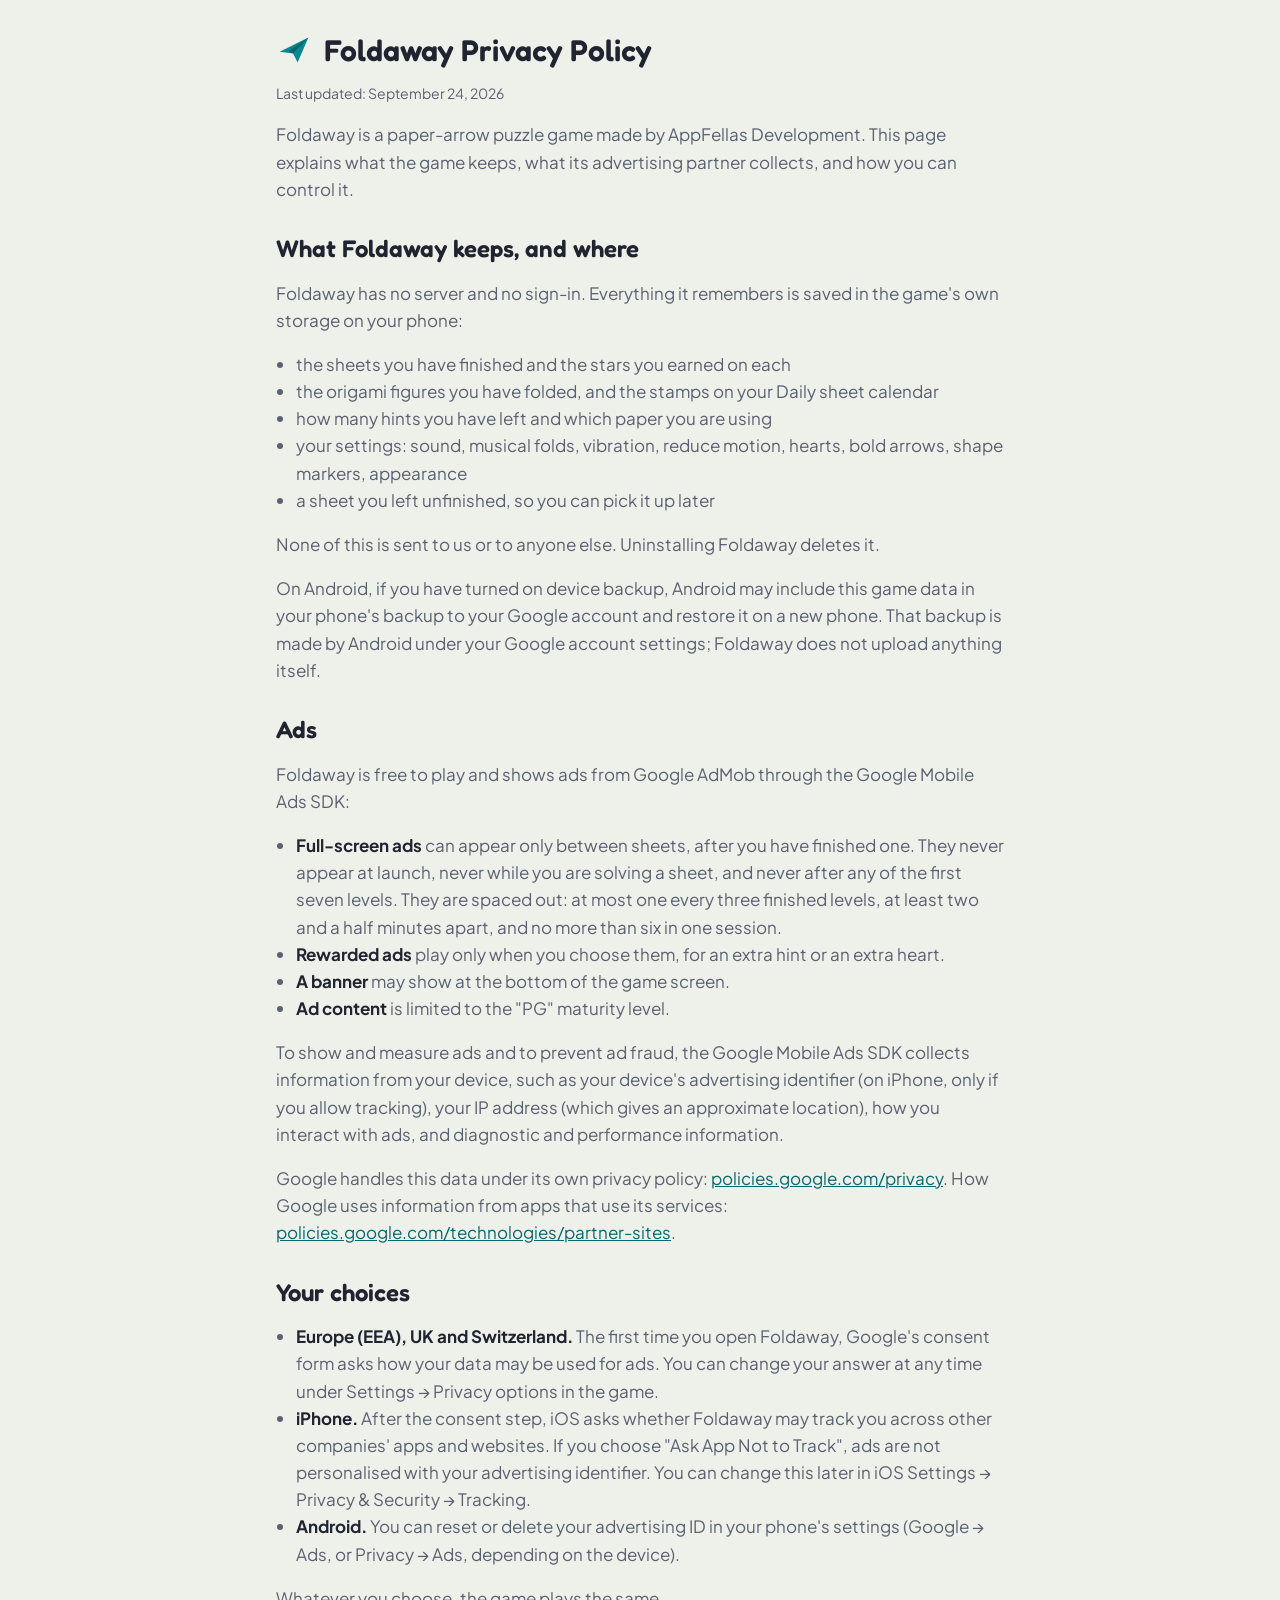
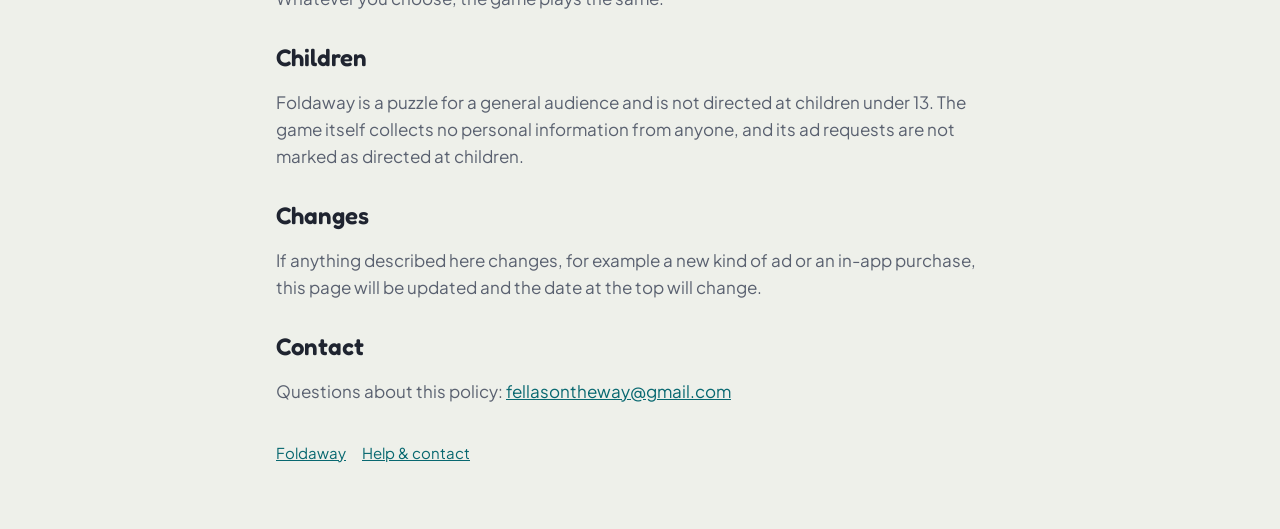
==== privacy.html @ 78c482e3 "Foldaway pages: home, privacy policy, help" ====
<!doctype html>
<html lang="en">
<head>
<meta charset="utf-8">
<meta name="viewport" content="width=device-width,initial-scale=1">
<title>Foldaway Privacy Policy</title>
<link rel="preconnect" href="https://fonts.googleapis.com">
<link rel="stylesheet" href="https://fonts.googleapis.com/css2?family=Fredoka:wght@600&family=Plus+Jakarta+Sans:wght@400;600&display=swap">
<link rel="stylesheet" href="style.css">
</head>
<body>
<!-- Source: docs/yasal/privacy-policy.md in the app repository. -->
<main>
  <header class="brand"><a href="index.html">
    <svg width="36" height="36" viewBox="0 0 40 40" aria-hidden="true"><path d="M4 22 L36 6 L24 34 L19 24 Z" fill="#0B8791"/><path d="M19 24 L36 6 L14 21 Z" fill="#086870"/></svg>
    <h1 style="font-size:30px">Foldaway Privacy Policy</h1>
  </a></header>
  <p class="updated">Last updated: September 24, 2026</p>
  <p>Foldaway is a paper-arrow puzzle game made by AppFellas Development. This page explains what the game keeps, what its advertising partner collects, and how you can control it.</p>

  <h2>What Foldaway keeps, and where</h2>
  <p>Foldaway has no server and no sign-in. Everything it remembers is saved in the game's own storage on your phone:</p>
  <ul>
    <li>the sheets you have finished and the stars you earned on each</li>
    <li>the origami figures you have folded, and the stamps on your Daily sheet calendar</li>
    <li>how many hints you have left and which paper you are using</li>
    <li>your settings: sound, musical folds, vibration, reduce motion, hearts, bold arrows, shape markers, appearance</li>
    <li>a sheet you left unfinished, so you can pick it up later</li>
  </ul>
  <p>None of this is sent to us or to anyone else. Uninstalling Foldaway deletes it.</p>
  <p>On Android, if you have turned on device backup, Android may include this game data in your phone's backup to your Google account and restore it on a new phone. That backup is made by Android under your Google account settings; Foldaway does not upload anything itself.</p>

  <h2>Ads</h2>
  <p>Foldaway is free to play and shows ads from Google AdMob through the Google Mobile Ads SDK:</p>
  <ul>
    <li><strong>Full-screen ads</strong> can appear only between sheets, after you have finished one. They never appear at launch, never while you are solving a sheet, and never after any of the first seven levels. They are spaced out: at most one every three finished levels, at least two and a half minutes apart, and no more than six in one session.</li>
    <li><strong>Rewarded ads</strong> play only when you choose them, for an extra hint or an extra heart.</li>
    <li><strong>A banner</strong> may show at the bottom of the game screen.</li>
    <li><strong>Ad content</strong> is limited to the "PG" maturity level.</li>
  </ul>
  <p>To show and measure ads and to prevent ad fraud, the Google Mobile Ads SDK collects information from your device, such as your device's advertising identifier (on iPhone, only if you allow tracking), your IP address (which gives an approximate location), how you interact with ads, and diagnostic and performance information.</p>
  <p>Google handles this data under its own privacy policy: <a href="https://policies.google.com/privacy">policies.google.com/privacy</a>. How Google uses information from apps that use its services: <a href="https://policies.google.com/technologies/partner-sites">policies.google.com/technologies/partner-sites</a>.</p>

  <h2>Your choices</h2>
  <ul>
    <li><strong>Europe (EEA), UK and Switzerland.</strong> The first time you open Foldaway, Google's consent form asks how your data may be used for ads. You can change your answer at any time under Settings → Privacy options in the game.</li>
    <li><strong>iPhone.</strong> After the consent step, iOS asks whether Foldaway may track you across other companies' apps and websites. If you choose "Ask App Not to Track", ads are not personalised with your advertising identifier. You can change this later in iOS Settings → Privacy &amp; Security → Tracking.</li>
    <li><strong>Android.</strong> You can reset or delete your advertising ID in your phone's settings (Google → Ads, or Privacy → Ads, depending on the device).</li>
  </ul>
  <p>Whatever you choose, the game plays the same.</p>

  <h2>Children</h2>
  <p>Foldaway is a puzzle for a general audience and is not directed at children under 13. The game itself collects no personal information from anyone, and its ad requests are not marked as directed at children.</p>

  <h2>Changes</h2>
  <p>If anything described here changes, for example a new kind of ad or an in-app purchase, this page will be updated and the date at the top will change.</p>

  <h2>Contact</h2>
  <p>Questions about this policy: <a href="mailto:fellasontheway@gmail.com">fellasontheway@gmail.com</a></p>

  <nav class="pages"><a href="index.html">Foldaway</a><a href="support.html">Help &amp; contact</a></nav>
</main>
</body>
</html>
---- style.css ----
/* Foldaway pages: the game's rice paper, kingfisher teal accent, Fredoka headings. */
:root {
  --ground: #eef0ea;
  --sheet: #fbfbf8;
  --edge: #e3e6dd;
  --ink: #1f2430;
  --ink2: #5a6170;
  --accent: #0b8791;
  --accent-deep: #086870;
  --accent-soft: #d6eeef;
}
@media (prefers-color-scheme: dark) {
  :root {
    --ground: #16181d;
    --sheet: #20232a;
    --edge: #30343d;
    --ink: #eef0ea;
    --ink2: #a9afba;
    --accent: #4fc3cb;
    --accent-deep: #2c8f97;
    --accent-soft: #173a3d;
  }
}
* { box-sizing: border-box; }
html { background: var(--ground); }
body {
  margin: 0;
  background: var(--ground);
  color: var(--ink);
  font: 17px/1.6 "Plus Jakarta Sans", system-ui, -apple-system, "Segoe UI", sans-serif;
}
main { max-width: 760px; margin: 0 auto; padding: 32px 16px 64px; }
header.brand { display: flex; align-items: center; gap: 12px; margin-bottom: 8px; }
header.brand a { display: flex; align-items: center; gap: 12px; color: inherit; text-decoration: none; }
h1, h2, h3 { font-family: Fredoka, system-ui, sans-serif; font-weight: 600; line-height: 1.15; }
h1 { font-size: 40px; margin: 0; }
h2 { font-size: 24px; margin: 32px 0 8px; }
h3 { font-size: 19px; margin: 20px 0 4px; }
p, li { color: var(--ink2); }
strong { color: var(--ink); }
a { color: var(--accent-deep); }
@media (prefers-color-scheme: dark) { a { color: var(--accent); } }
.sheet {
  background: var(--sheet);
  border: 1px solid var(--edge);
  border-radius: 24px;
  padding: 20px 22px;
  margin: 18px 0;
  box-shadow: 0 14px 30px rgba(31, 36, 48, 0.07);
}
.tag { display: inline-block; background: var(--accent-soft); color: var(--accent-deep); border-radius: 99px; padding: 4px 12px; font-size: 14px; font-weight: 600; }
.lede { font-size: 20px; color: var(--ink); }
ul { padding-left: 20px; }
nav.pages { display: flex; flex-wrap: wrap; gap: 8px 16px; margin: 36px 0 0; font-size: 15px; }
footer { margin-top: 40px; font-size: 14px; color: var(--ink2); }
.updated { font-size: 14px; }
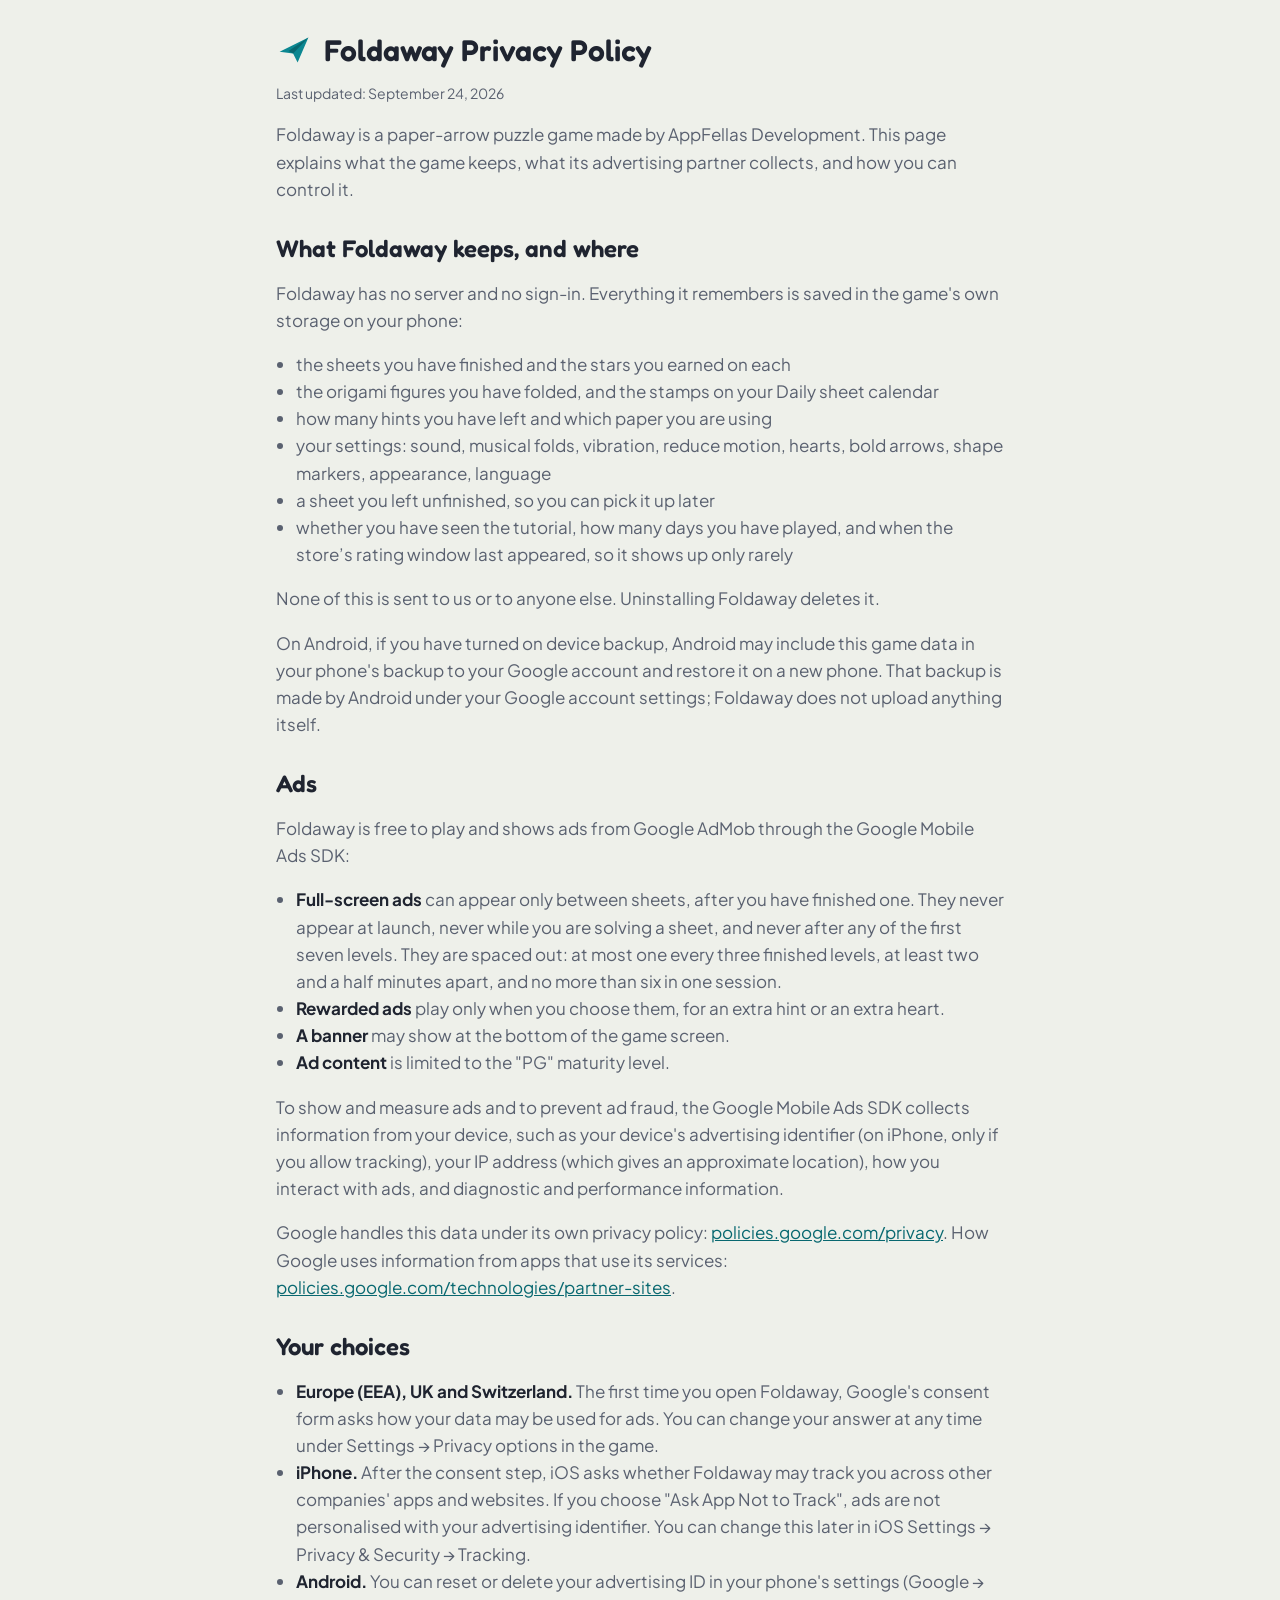
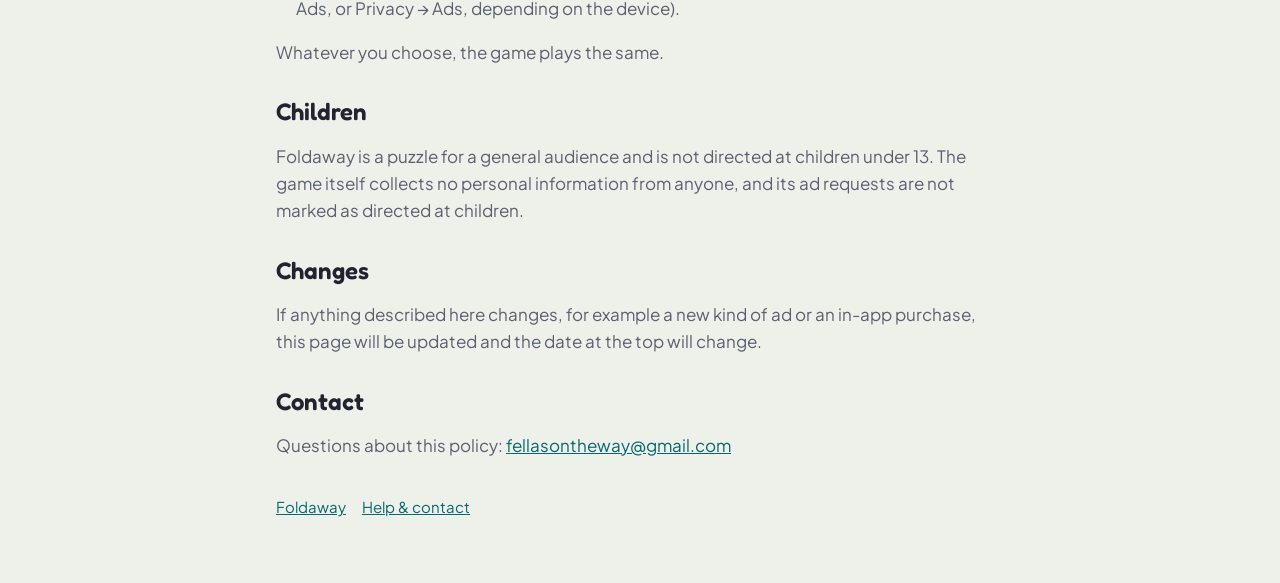
==== commit 80aa62d5: "Privacy: language setting and the rating-window counter are listed among what the game keeps Co-Auth" ====
--- a/privacy.html
+++ b/privacy.html
@@ -24,8 +24,9 @@
     <li>the sheets you have finished and the stars you earned on each</li>
     <li>the origami figures you have folded, and the stamps on your Daily sheet calendar</li>
     <li>how many hints you have left and which paper you are using</li>
-    <li>your settings: sound, musical folds, vibration, reduce motion, hearts, bold arrows, shape markers, appearance</li>
+    <li>your settings: sound, musical folds, vibration, reduce motion, hearts, bold arrows, shape markers, appearance, language</li>
     <li>a sheet you left unfinished, so you can pick it up later</li>
+    <li>whether you have seen the tutorial, how many days you have played, and when the store&#8217;s rating window last appeared, so it shows up only rarely</li>
   </ul>
   <p>None of this is sent to us or to anyone else. Uninstalling Foldaway deletes it.</p>
   <p>On Android, if you have turned on device backup, Android may include this game data in your phone's backup to your Google account and restore it on a new phone. That backup is made by Android under your Google account settings; Foldaway does not upload anything itself.</p>
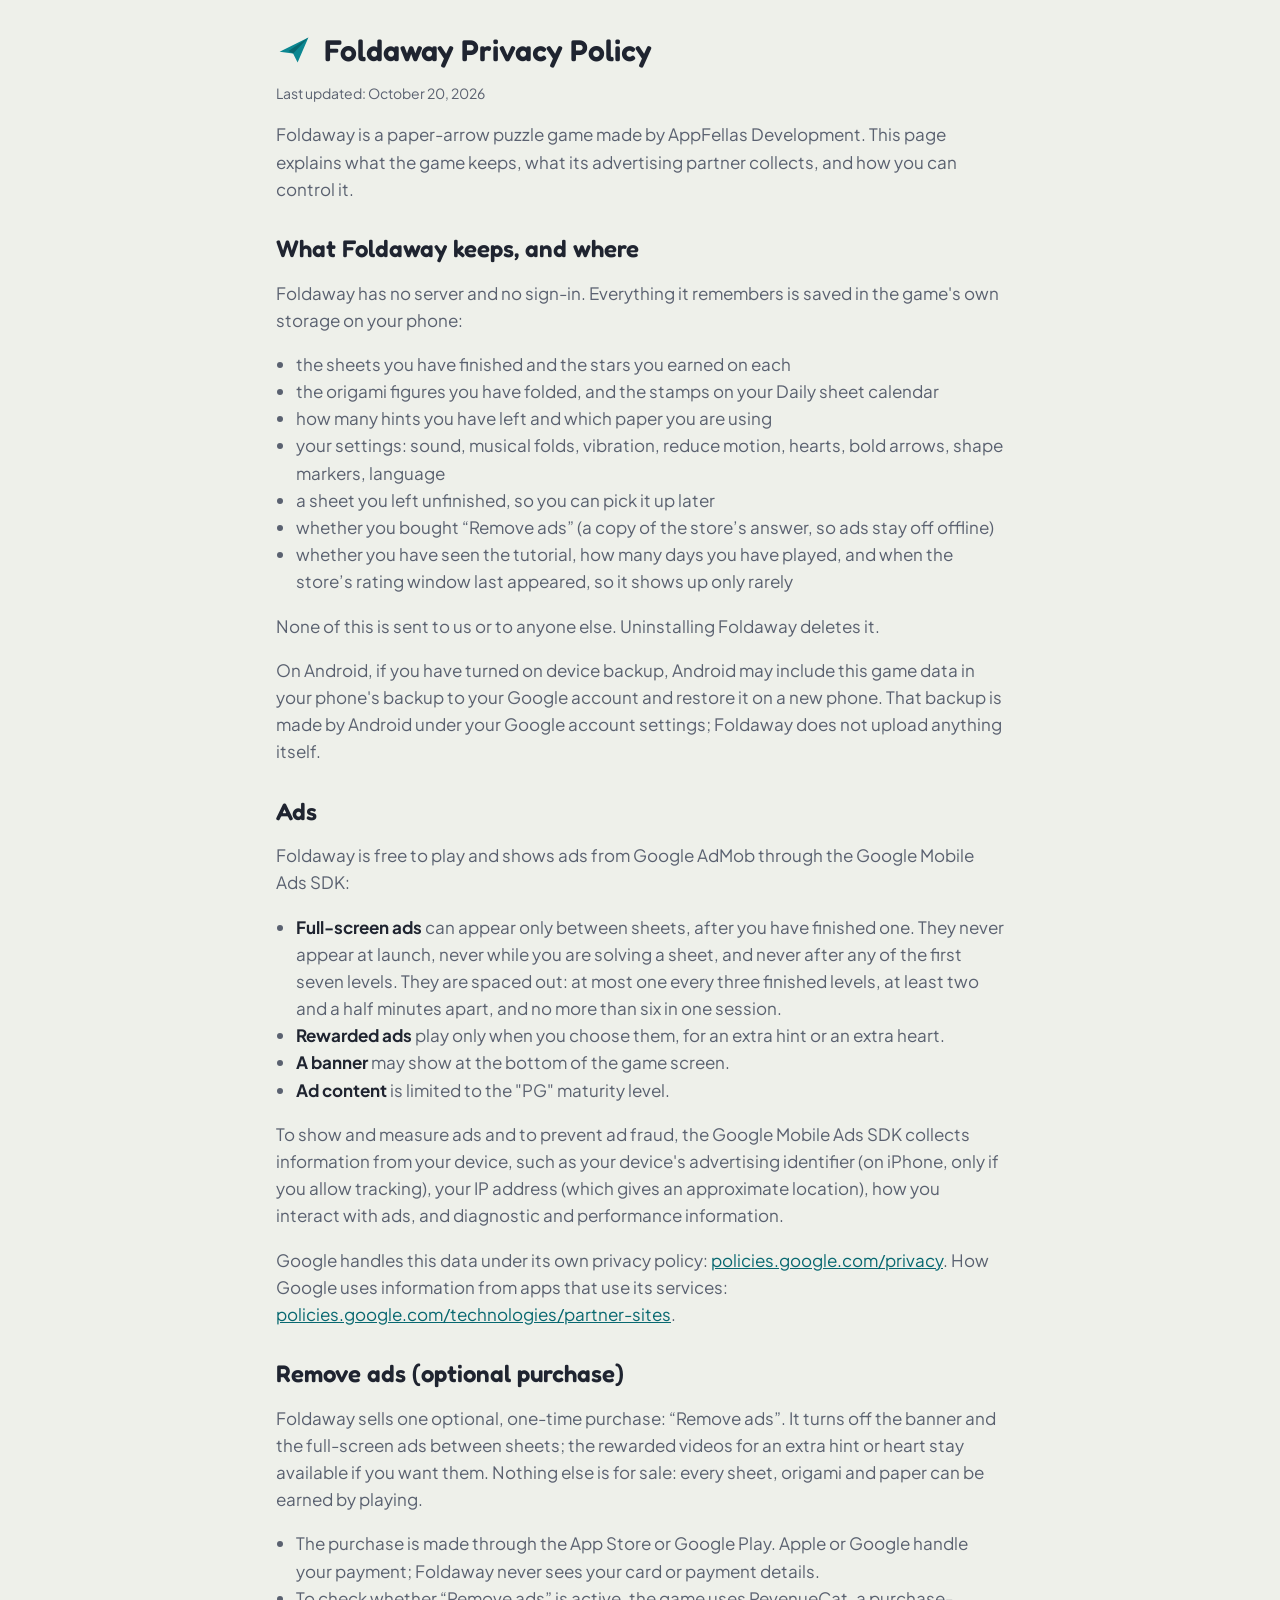
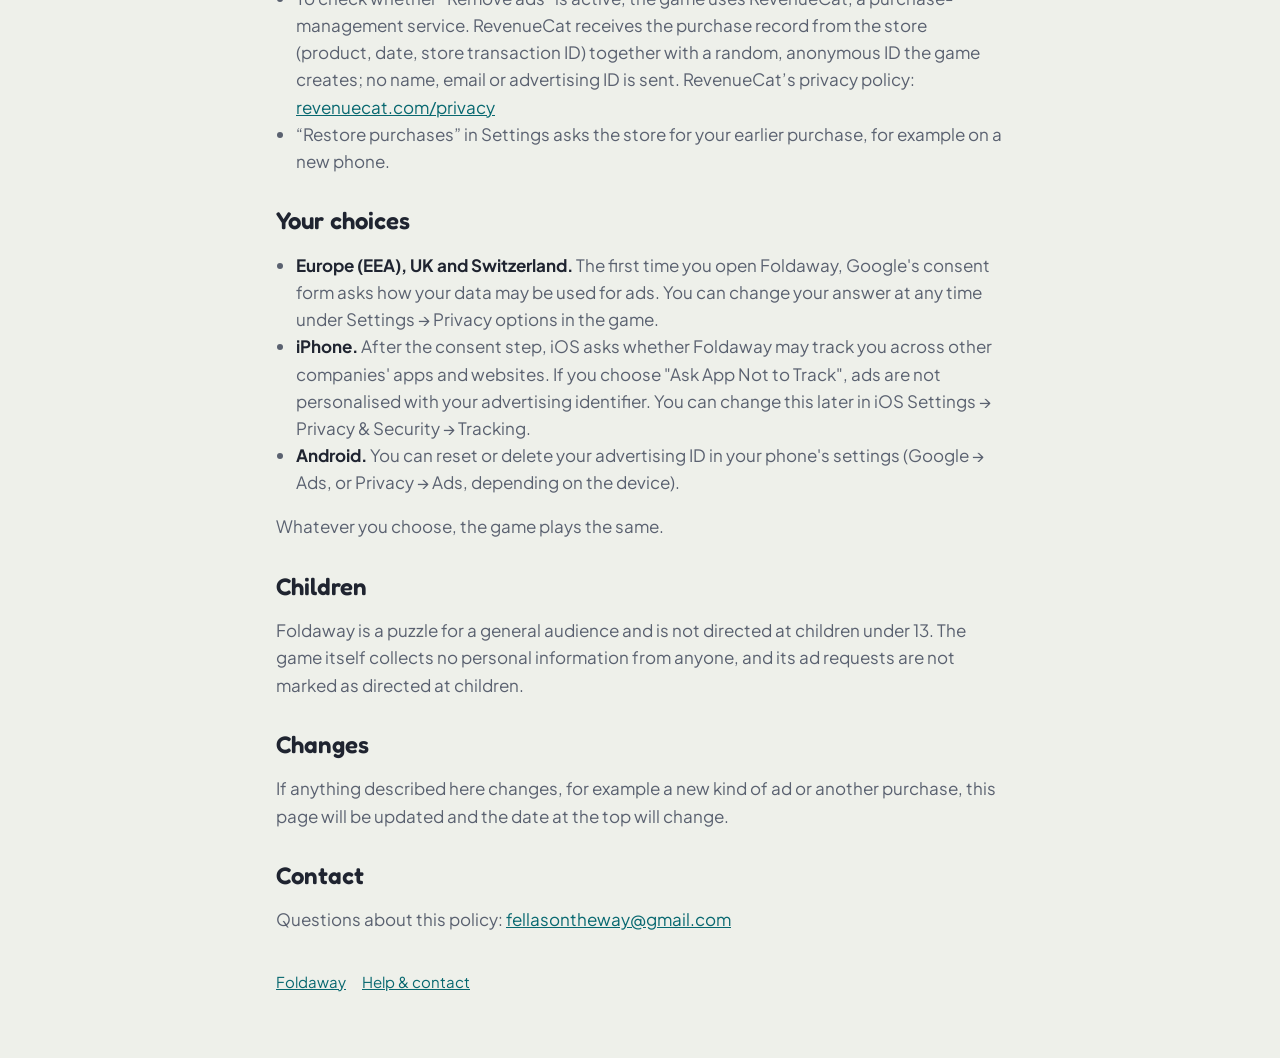
==== commit a9435fe9: "Privacy and support: optional Remove ads purchase (RevenueCat), Restore purchases; appearance settin" ====
--- a/privacy.html
+++ b/privacy.html
@@ -15,7 +15,7 @@
     <svg width="36" height="36" viewBox="0 0 40 40" aria-hidden="true"><path d="M4 22 L36 6 L24 34 L19 24 Z" fill="#0B8791"/><path d="M19 24 L36 6 L14 21 Z" fill="#086870"/></svg>
     <h1 style="font-size:30px">Foldaway Privacy Policy</h1>
   </a></header>
-  <p class="updated">Last updated: September 24, 2026</p>
+  <p class="updated">Last updated: October 20, 2026</p>
   <p>Foldaway is a paper-arrow puzzle game made by AppFellas Development. This page explains what the game keeps, what its advertising partner collects, and how you can control it.</p>
 
   <h2>What Foldaway keeps, and where</h2>
@@ -24,8 +24,9 @@
     <li>the sheets you have finished and the stars you earned on each</li>
     <li>the origami figures you have folded, and the stamps on your Daily sheet calendar</li>
     <li>how many hints you have left and which paper you are using</li>
-    <li>your settings: sound, musical folds, vibration, reduce motion, hearts, bold arrows, shape markers, appearance, language</li>
+    <li>your settings: sound, musical folds, vibration, reduce motion, hearts, bold arrows, shape markers, language</li>
     <li>a sheet you left unfinished, so you can pick it up later</li>
+    <li>whether you bought &#8220;Remove ads&#8221; (a copy of the store&#8217;s answer, so ads stay off offline)</li>
     <li>whether you have seen the tutorial, how many days you have played, and when the store&#8217;s rating window last appeared, so it shows up only rarely</li>
   </ul>
   <p>None of this is sent to us or to anyone else. Uninstalling Foldaway deletes it.</p>
@@ -42,6 +43,14 @@
   <p>To show and measure ads and to prevent ad fraud, the Google Mobile Ads SDK collects information from your device, such as your device's advertising identifier (on iPhone, only if you allow tracking), your IP address (which gives an approximate location), how you interact with ads, and diagnostic and performance information.</p>
   <p>Google handles this data under its own privacy policy: <a href="https://policies.google.com/privacy">policies.google.com/privacy</a>. How Google uses information from apps that use its services: <a href="https://policies.google.com/technologies/partner-sites">policies.google.com/technologies/partner-sites</a>.</p>
 
+  <h2>Remove ads (optional purchase)</h2>
+  <p>Foldaway sells one optional, one-time purchase: &#8220;Remove ads&#8221;. It turns off the banner and the full-screen ads between sheets; the rewarded videos for an extra hint or heart stay available if you want them. Nothing else is for sale: every sheet, origami and paper can be earned by playing.</p>
+  <ul>
+    <li>The purchase is made through the App Store or Google Play. Apple or Google handle your payment; Foldaway never sees your card or payment details.</li>
+    <li>To check whether &#8220;Remove ads&#8221; is active, the game uses RevenueCat, a purchase-management service. RevenueCat receives the purchase record from the store (product, date, store transaction ID) together with a random, anonymous ID the game creates; no name, email or advertising ID is sent. RevenueCat&#8217;s privacy policy: <a href="https://www.revenuecat.com/privacy">revenuecat.com/privacy</a></li>
+    <li>&#8220;Restore purchases&#8221; in Settings asks the store for your earlier purchase, for example on a new phone.</li>
+  </ul>
+
   <h2>Your choices</h2>
   <ul>
     <li><strong>Europe (EEA), UK and Switzerland.</strong> The first time you open Foldaway, Google's consent form asks how your data may be used for ads. You can change your answer at any time under Settings → Privacy options in the game.</li>
@@ -54,7 +63,7 @@
   <p>Foldaway is a puzzle for a general audience and is not directed at children under 13. The game itself collects no personal information from anyone, and its ad requests are not marked as directed at children.</p>
 
   <h2>Changes</h2>
-  <p>If anything described here changes, for example a new kind of ad or an in-app purchase, this page will be updated and the date at the top will change.</p>
+  <p>If anything described here changes, for example a new kind of ad or another purchase, this page will be updated and the date at the top will change.</p>
 
   <h2>Contact</h2>
   <p>Questions about this policy: <a href="mailto:fellasontheway@gmail.com">fellasontheway@gmail.com</a></p>
